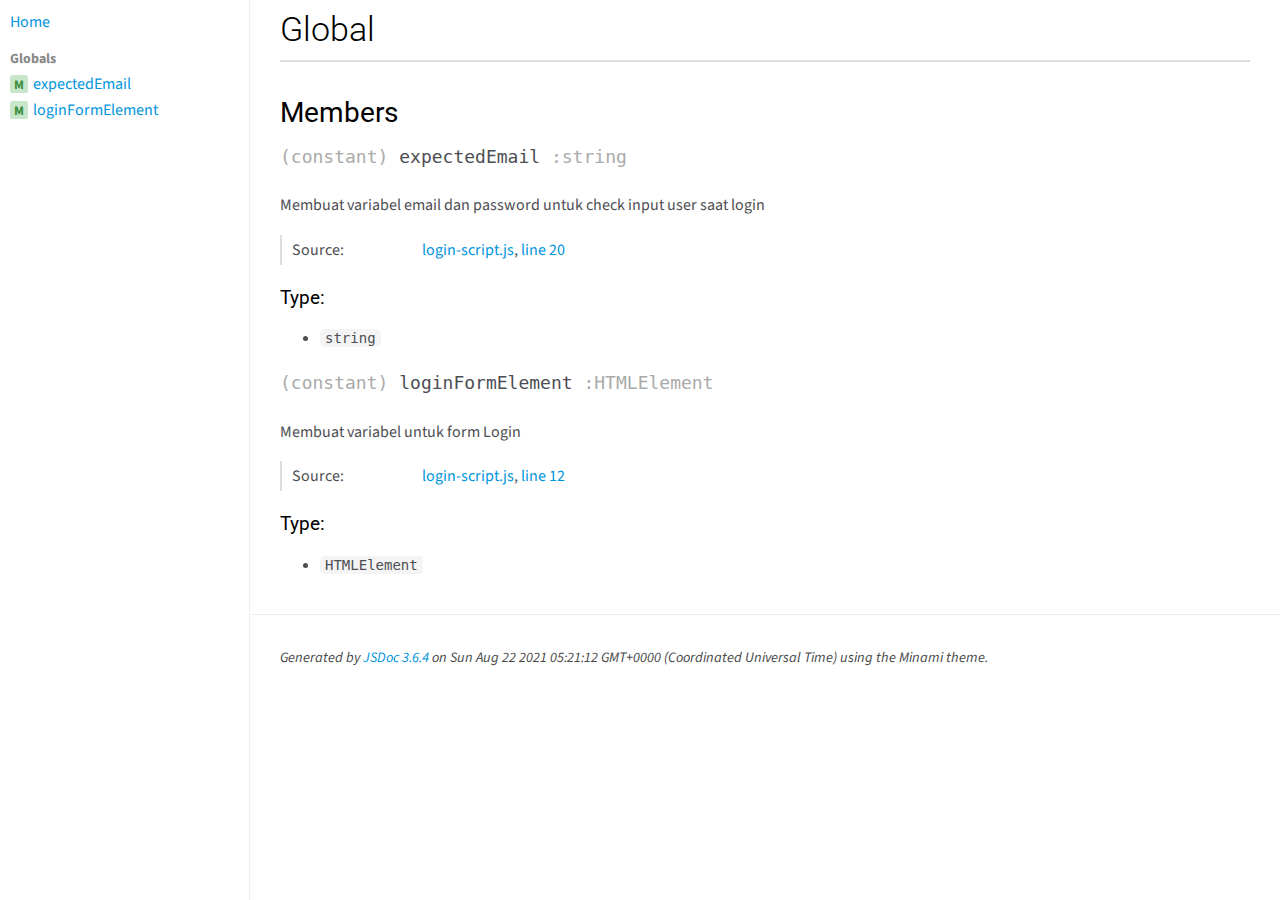
==== global.html @ 95ac401f "deploy: 7e1538294ff3439f2f2e7f6fd2639ac15e485159" ====
<!DOCTYPE html>
<html lang="en">
<head>
    <meta charset="utf-8">
    <meta name="viewport" content="width=device-width,initial-scale=1">
    <title>Global - Documentation</title>

    <script src="scripts/prettify/prettify.js"></script>
    <script src="scripts/prettify/lang-css.js"></script>
    <!--[if lt IE 9]>
      <script src="//html5shiv.googlecode.com/svn/trunk/html5.js"></script>
    <![endif]-->
    <link type="text/css" rel="stylesheet" href="https://code.ionicframework.com/ionicons/2.0.1/css/ionicons.min.css">
    <link type="text/css" rel="stylesheet" href="styles/prettify-tomorrow.css">
    <link type="text/css" rel="stylesheet" href="styles/jsdoc-default.css">
</head>
<body>

<input type="checkbox" id="nav-trigger" class="nav-trigger" />
<label for="nav-trigger" class="navicon-button x">
  <div class="navicon"></div>
</label>

<label for="nav-trigger" class="overlay"></label>

<nav>
    <li class="nav-link nav-home-link"><a href="index.html">Home</a></li><li class="nav-heading"><a href="global.html">Globals</a></li><li class="nav-item"><span class="nav-item-type type-member">M</span><span class="nav-item-name"><a href="global.html#expectedEmail">expectedEmail</a></span></li><li class="nav-item"><span class="nav-item-type type-member">M</span><span class="nav-item-name"><a href="global.html#loginFormElement">loginFormElement</a></span></li>
</nav>

<div id="main">
    
    <h1 class="page-title">Global</h1>
    

    




<section>

<header>
    
        <h2>
        
        </h2>
        
    
</header>

<article>
    <div class="container-overview">
    
        

        


<dl class="details">

    

    

    

    

    

    

    

    

    

    

    

    

    

    

    

    
</dl>


        
    
    </div>

    

    

    

     

    

    
        <h3 class="subsection-title">Members</h3>

        
            
<div class="section-members">
<h4 class="name" id="expectedEmail"><span class="type-signature">(constant) </span>expectedEmail<span class="type-signature"> :string</span></h4>




<div class="description">
    <p>Membuat variabel email dan password untuk check input user saat login</p>
</div>





<dl class="details">

    

    

    

    

    

    

    

    

    

    

    

    

    
    <dt class="tag-source">Source:</dt>
    <dd class="tag-source"><ul class="dummy"><li>
        <a href="login-script.js.html">login-script.js</a>, <a href="login-script.js.html#line20">line 20</a>
    </li></ul></dd>
    

    

    

    
</dl>



    <h5>Type:</h5>
    <ul>
        <li>
            
<span class="param-type"><code>string</code></span>


        </li>
    </ul>





</div>

        
            
<div class="section-members">
<h4 class="name" id="loginFormElement"><span class="type-signature">(constant) </span>loginFormElement<span class="type-signature"> :HTMLElement</span></h4>




<div class="description">
    <p>Membuat variabel untuk form Login</p>
</div>





<dl class="details">

    

    

    

    

    

    

    

    

    

    

    

    

    
    <dt class="tag-source">Source:</dt>
    <dd class="tag-source"><ul class="dummy"><li>
        <a href="login-script.js.html">login-script.js</a>, <a href="login-script.js.html#line12">line 12</a>
    </li></ul></dd>
    

    

    

    
</dl>



    <h5>Type:</h5>
    <ul>
        <li>
            
<span class="param-type"><code>HTMLElement</code></span>


        </li>
    </ul>





</div>

        
    

    

    

    
</article>

</section>




</div>

<br class="clear">

<footer>
    Generated by <a href="https://github.com/jsdoc3/jsdoc">JSDoc 3.6.4</a> on Sun Aug 22 2021 05:21:12 GMT+0000 (Coordinated Universal Time) using the Minami theme.
</footer>

<script>prettyPrint();</script>
<script src="scripts/linenumber.js"></script>
</body>
</html>
---- styles/prettify-tomorrow.css ----
/* Tomorrow Theme */
/* Original theme - https://github.com/chriskempson/tomorrow-theme */
/* Pretty printing styles. Used with prettify.js. */
/* SPAN elements with the classes below are added by prettyprint. */
/* plain text */
.pln {
  color: #4d4d4c; }

@media screen {
  /* string content */
  .str {
    color: hsl(104, 100%, 24%); }

  /* a keyword */
  .kwd {
    color: hsl(240, 100%, 50%); }

  /* a comment */
  .com {
    color: hsl(0, 0%, 60%); }

  /* a type name */
  .typ {
    color: hsl(240, 100%, 32%); }

  /* a literal value */
  .lit {
    color: hsl(240, 100%, 40%); }

  /* punctuation */
  .pun {
    color: #000000; }

  /* lisp open bracket */
  .opn {
    color: #000000; }

  /* lisp close bracket */
  .clo {
    color: #000000; }

  /* a markup tag name */
  .tag {
    color: #c82829; }

  /* a markup attribute name */
  .atn {
    color: #f5871f; }

  /* a markup attribute value */
  .atv {
    color: #3e999f; }

  /* a declaration */
  .dec {
    color: #f5871f; }

  /* a variable name */
  .var {
    color: #c82829; }

  /* a function name */
  .fun {
    color: #4271ae; } }
/* Use higher contrast and text-weight for printable form. */
@media print, projection {
  .str {
    color: #060; }

  .kwd {
    color: #006;
    font-weight: bold; }

  .com {
    color: #600;
    font-style: italic; }

  .typ {
    color: #404;
    font-weight: bold; }

  .lit {
    color: #044; }

  .pun, .opn, .clo {
    color: #440; }

  .tag {
    color: #006;
    font-weight: bold; }

  .atn {
    color: #404; }

  .atv {
    color: #060; } }
/* Style */
/*
pre.prettyprint {
  background: white;
  font-family: Consolas, Monaco, 'Andale Mono', monospace;
  font-size: 12px;
  line-height: 1.5;
  border: 1px solid #ccc;
  padding: 10px; }
*/

/* Specify class=linenums on a pre to get line numbering */
ol.linenums {
  margin-top: 0;
  margin-bottom: 0; }

/* IE indents via margin-left */
li.L0,
li.L1,
li.L2,
li.L3,
li.L4,
li.L5,
li.L6,
li.L7,
li.L8,
li.L9 {
  /* */ }

/* Alternate shading for lines */
li.L1,
li.L3,
li.L5,
li.L7,
li.L9 {
  /* */ }
---- styles/jsdoc-default.css ----
@import url(https://fonts.googleapis.com/css?family=Source+Sans+Pro:300,400,400i,500i,500,600,600i|Roboto);

* {
  box-sizing: border-box
}

html, body {
  height: 100%;
  width: 100%;
}

body {
  color: #4d4e53;
  background-color: white;
  margin: 0 auto;
  padding: 0;
  font-family: 'Source Sans Pro', Helvetica, sans-serif;
  font-size: 16px;
  line-height: 160%;
}

a,
a:active {
  color: #0095dd;
  text-decoration: none;
}

a:hover {
  text-decoration: underline
}

p, ul, ol, blockquote {
  margin-bottom: 1em;
}

h1, h2, h3, h4, h5, h6 {
  font-family: 'Roboto', sans-serif;
}

h1, h2, h3, h4, h5, h6 {
  color: #000;
  font-weight: 400;
  margin: 0;
}

h1 {
  font-weight: 300;
  font-size: 48px;
  margin: 1em 0 .5em;
}

h1.page-title {margin-bottom: 10px;font-size: 34px;font-weight: 300;border-bottom: solid 2px #ddd;padding: .5em 0 .5em;margin-top: 0;}

h2 {
  font-size: 32px;
  margin: 1.2em 0 .8em;
  font-weight: bold;
}

h3 {
  /* margin-top: 1em; */
  /* margin-bottom: 16px; */
  /* font-weight: bold; */
  padding: 0;
  margin: 1em 0 .6em;
  font-size: 28px;
  /* border-bottom: 1px solid #eee; */
  /* padding-bottom: 15px; */
}

h4 {
  font-size: 18px;
  margin: 1em 0 .2em;
  color: #4d4e53;
  /* border-bottom: 1px solid #eee; */
  padding-bottom: 8px;
}

h5, .container-overview .subsection-title {
  font-size: 120%;
  /* letter-spacing: -0.01em; */
  margin: 20px 0 5px;
}

h6 {
  font-size: 100%;
  letter-spacing: -0.01em;
  margin: 6px 0 3px 0;
  font-style: italic;
}

tt, code, kbd, samp {
  font-family: Consolas, Monaco, 'Andale Mono', monospace;
  background: #f4f4f4;
  padding: 1px 5px;
  border-radius: 5px;
  font-size: 14px;
}

blockquote {
  display: block;
  border-left: 4px solid #eee;
  margin: 0;
  padding-left: 1em;
  color: #888;
}

.class-description {
  font-size: 130%;
  line-height: 140%;
  margin-bottom: 1em;
  margin-top: 1em;
}

.class-description:empty {
  margin: 0
}

/** Container **/
#main {
  float: right;
  min-width: 360px;
  width: calc(100% - 250px);
  padding: 0 30px 20px 30px;
}

header {
  display: block
}

section {
  display: block;
  background-color: #fff;
  padding: 0;
}

.variation {
  display: none
}

.signature-attributes {
  font-size: 60%;
  color: #aaa;
  font-style: italic;
  font-weight: lighter;
}

/** Readme  **/

.readme {
  font-size: 16px;
}

.readme h1,
.readme h2,
.readme h3,
.readme h4,
.readme h5 {
  margin-top: 1em;
  margin-bottom: 16px;
  font-weight: bold;
  padding: 0;
}

.readme h1 {
  font-size: 2em;
  padding-bottom: 0.3em;
}

.readme h2 {
  font-size: 1.75em;
  padding-bottom: 0.3em;
}

.readme h3 {
  font-size: 1.5em;
  background-color: transparent;
}

.readme h4 {
  font-size: 1.25em;
}

.readme h5 {
  font-size: 1em;
}

.readme img {
  max-width: 100%;
}

.readme ul, .readme ol {
  padding-left: 2em;
}

.readme pre > code {
  font-size: 0.85em;
}

.readme table {
  margin-bottom: 1em;
  border-collapse: collapse;
  border-spacing: 0;
}

.readme table tr {
  background-color: #fff;
  border-top: 1px solid #ccc;
}

.readme table th,
.readme table td {
  padding: 6px 13px;
  border: 1px solid #ddd;
}

.readme table tr:nth-child(2n) {
  background-color: #f8f8f8;
}

/** Nav **/
nav {
  float: left;
  display: block;
  width: 250px;
  background: #fff;
  overflow: auto;
  position: fixed;
  height: 100%;
  padding: 10px;
  border-right: 1px solid #eee;
  /* box-shadow: 0 0 3px rgba(0,0,0,0.1); */
}

nav li {
  list-style: none;
  padding: 0;
  margin: 0;
}

.nav-heading {
  margin-top: 10px;
  font-weight: bold;
}

.nav-heading a {
  color: #888;
  font-size: 14px;
  display: inline-block;
}

.nav-item-type {
  /* margin-left: 5px; */
  width: 18px;
  height: 18px;
  display: inline-block;
  text-align: center;
  border-radius: 0.2em;
  margin-right: 5px;
  font-weight: bold;
  line-height: 20px;
  font-size: 13px;
}

.type-function {
  background: #B3E5FC;
  color: #0288D1;
}

.type-class {
  background: #D1C4E9;
  color: #4527A0;
}

.type-member {
  background: #C8E6C9;
  color: #388E3C;
}

.type-module {
  background: #E1BEE7;
  color: #7B1FA2;
}


/** Footer **/
footer {
  color: hsl(0, 0%, 28%);
  margin-left: 250px;
  display: block;
  padding: 30px;
  font-style: italic;
  font-size: 90%;
  border-top: 1px solid #eee;
}

.ancestors {
  color: #999
}

.ancestors a {
   color: #999 !important;
   text-decoration: none;
}

.clear {
  clear: both
}

.important {
  font-weight: bold;
  color: #950B02;
}

.yes-def {
  text-indent: -1000px
}

.type-signature {
  color: #aaa
}

.name, .signature {
  font-family: Consolas, Monaco, 'Andale Mono', monospace
}

.details {
  margin-top: 14px;
  border-left: 2px solid #DDD;
  line-height: 30px;
}

.details dt {
   width: 120px;
   float: left;
   padding-left: 10px;
}

.details dd {
   margin-left: 70px
}

.details ul {
   margin: 0
}

.details ul {
   list-style-type: none
}

.details li {
   margin-left: 30px
}

.details pre.prettyprint {
   margin: 0
}

.details .object-value {
   padding-top: 0
}

.description {
  margin-bottom: 1em;
  margin-top: 1em;
}

.code-caption {
  font-style: italic;
  font-size: 107%;
  margin: 0;
}

.prettyprint {
  font-size: 13px;
  border: 1px solid #ddd;
  border-radius: 3px;
  box-shadow: 0 1px 3px hsla(0, 0%, 0%, 0.05);
  overflow: auto;
}

.prettyprint.source {
  width: inherit
}

.prettyprint code {
  font-size: 12px;
  line-height: 18px;
  display: block;
  background-color: #fff;
  color: #4D4E53;
}

.prettyprint code:empty:before {
  content: '';
}

.prettyprint > code {
  padding: 15px
}

.prettyprint .linenums code {
  padding: 0 15px
}

.prettyprint .linenums li:first-of-type code {
  padding-top: 15px
}

.prettyprint code span.line {
  display: inline-block
}

.prettyprint.linenums {
  padding-left: 70px;
  -webkit-user-select: none;
  -moz-user-select: none;
  -ms-user-select: none;
  user-select: none;
}

.prettyprint.linenums ol {
   padding-left: 0
}

.prettyprint.linenums li {
   border-left: 3px #ddd solid
}

.prettyprint.linenums li.selected, .prettyprint.linenums li.selected * {
   background-color: lightyellow
}

.prettyprint.linenums li * {
   -webkit-user-select: text;
   -moz-user-select: text;
   -ms-user-select: text;
   user-select: text;
}

.params, .props {
  border-spacing: 0;
  border: 1px solid #ddd;
  border-collapse: collapse;
  border-radius: 3px;
  box-shadow: 0 1px 3px rgba(0,0,0,0.1);
  width: 100%;
  font-size: 14px;
  /* margin-left: 15px; */
}

.params .name, .props .name, .name code {
   color: #4D4E53;
   font-family: Consolas, Monaco, 'Andale Mono', monospace;
   font-size: 100%;
}

.params td, .params th, .props td, .props th {
   margin: 0px;
   text-align: left;
   vertical-align: top;
   padding: 10px;
   display: table-cell;
}

.params td {
   border-top: 1px solid #eee
}

.params thead tr, .props thead tr {
   background-color: #fff;
   font-weight: bold;
}

.params .params thead tr, .props .props thead tr {
   background-color: #fff;
   font-weight: bold;
}

.params td.description > p:first-child, .props td.description > p:first-child {
   margin-top: 0;
   padding-top: 0;
}

.params td.description > p:last-child, .props td.description > p:last-child {
   margin-bottom: 0;
   padding-bottom: 0;
}

dl.param-type {
  /* border-bottom: 1px solid hsl(0, 0%, 87%); */
  margin: 0;
  padding: 0;
  font-size: 16px;
}

.param-type dt, .param-type dd {
  display: inline-block
}

.param-type dd {
  font-family: Consolas, Monaco, 'Andale Mono', monospace;
  display: inline-block;
  padding: 0;
  margin: 0;
  font-size: 14px;
}

.disabled {
  color: #454545
}

/* navicon button */
.navicon-button {
  display: none;
  position: relative;
  padding: 2.0625rem 1.5rem;
  transition: 0.25s;
  cursor: pointer;
  user-select: none;
  opacity: .8;
}
.navicon-button .navicon:before, .navicon-button .navicon:after {
  transition: 0.25s;
}
.navicon-button:hover {
  transition: 0.5s;
  opacity: 1;
}
.navicon-button:hover .navicon:before, .navicon-button:hover .navicon:after {
  transition: 0.25s;
}
.navicon-button:hover .navicon:before {
  top: .825rem;
}
.navicon-button:hover .navicon:after {
  top: -.825rem;
}

/* navicon */
.navicon {
  position: relative;
  width: 2.5em;
  height: .3125rem;
  background: #000;
  transition: 0.3s;
  border-radius: 2.5rem;
}
.navicon:before, .navicon:after {
  display: block;
  content: "";
  height: .3125rem;
  width: 2.5rem;
  background: #000;
  position: absolute;
  z-index: -1;
  transition: 0.3s 0.25s;
  border-radius: 1rem;
}
.navicon:before {
  top: .625rem;
}
.navicon:after {
  top: -.625rem;
}

/* open */
.nav-trigger:checked + label:not(.steps) .navicon:before,
.nav-trigger:checked + label:not(.steps) .navicon:after {
  top: 0 !important;
}

.nav-trigger:checked + label .navicon:before,
.nav-trigger:checked + label .navicon:after {
  transition: 0.5s;
}

/* Minus */
.nav-trigger:checked + label {
  transform: scale(0.75);
}

/* ÃƒÆ’Ã¢â‚¬â€ and + */
.nav-trigger:checked + label.plus .navicon,
.nav-trigger:checked + label.x .navicon {
  background: transparent;
}

.nav-trigger:checked + label.plus .navicon:before,
.nav-trigger:checked + label.x .navicon:before {
  transform: rotate(-45deg);
  background: #FFF;
}

.nav-trigger:checked + label.plus .navicon:after,
.nav-trigger:checked + label.x .navicon:after {
  transform: rotate(45deg);
  background: #FFF;
}

.nav-trigger:checked + label.plus {
  transform: scale(0.75) rotate(45deg);
}

.nav-trigger:checked ~ nav {
  left: 0 !important;
}

.nav-trigger:checked ~ .overlay {
  display: block;
}

.nav-trigger {
  position: fixed;
  top: 0;
  clip: rect(0, 0, 0, 0);
}

.overlay {
  display: none;
  position: fixed;
  top: 0;
  bottom: 0;
  left: 0;
  right: 0;
  width: 100%;
  height: 100%;
  background: hsla(0, 0%, 0%, 0.5);
  z-index: 1;
}

.section-method {
  margin-bottom: 30px;
  padding-bottom: 30px;
  border-bottom: 1px solid #eee;
}

@media only screen and (min-width: 320px) and (max-width: 680px) {
  body {
    overflow-x: hidden;
  }

  nav {
    background: #FFF;
    width: 250px;
    height: 100%;
    position: fixed;
    top: 0;
    right: 0;
    bottom: 0;
    left: -250px;
    z-index: 3;
    padding: 0 10px;
    transition: left 0.2s;
  }

  .navicon-button {
    display: inline-block;
    position: fixed;
    top: 1.5em;
    right: 0;
    z-index: 2;
  }

  #main {
    width: 100%;
    min-width: 360px;
  }

  #main h1.page-title {
    margin: 1em 0;
  }

  #main section {
    padding: 0;
  }

  footer {
    margin-left: 0;
  }
}

@media only print {
  nav {
    display: none;
  }

  #main {
    float: none;
    width: 100%;
  }
}
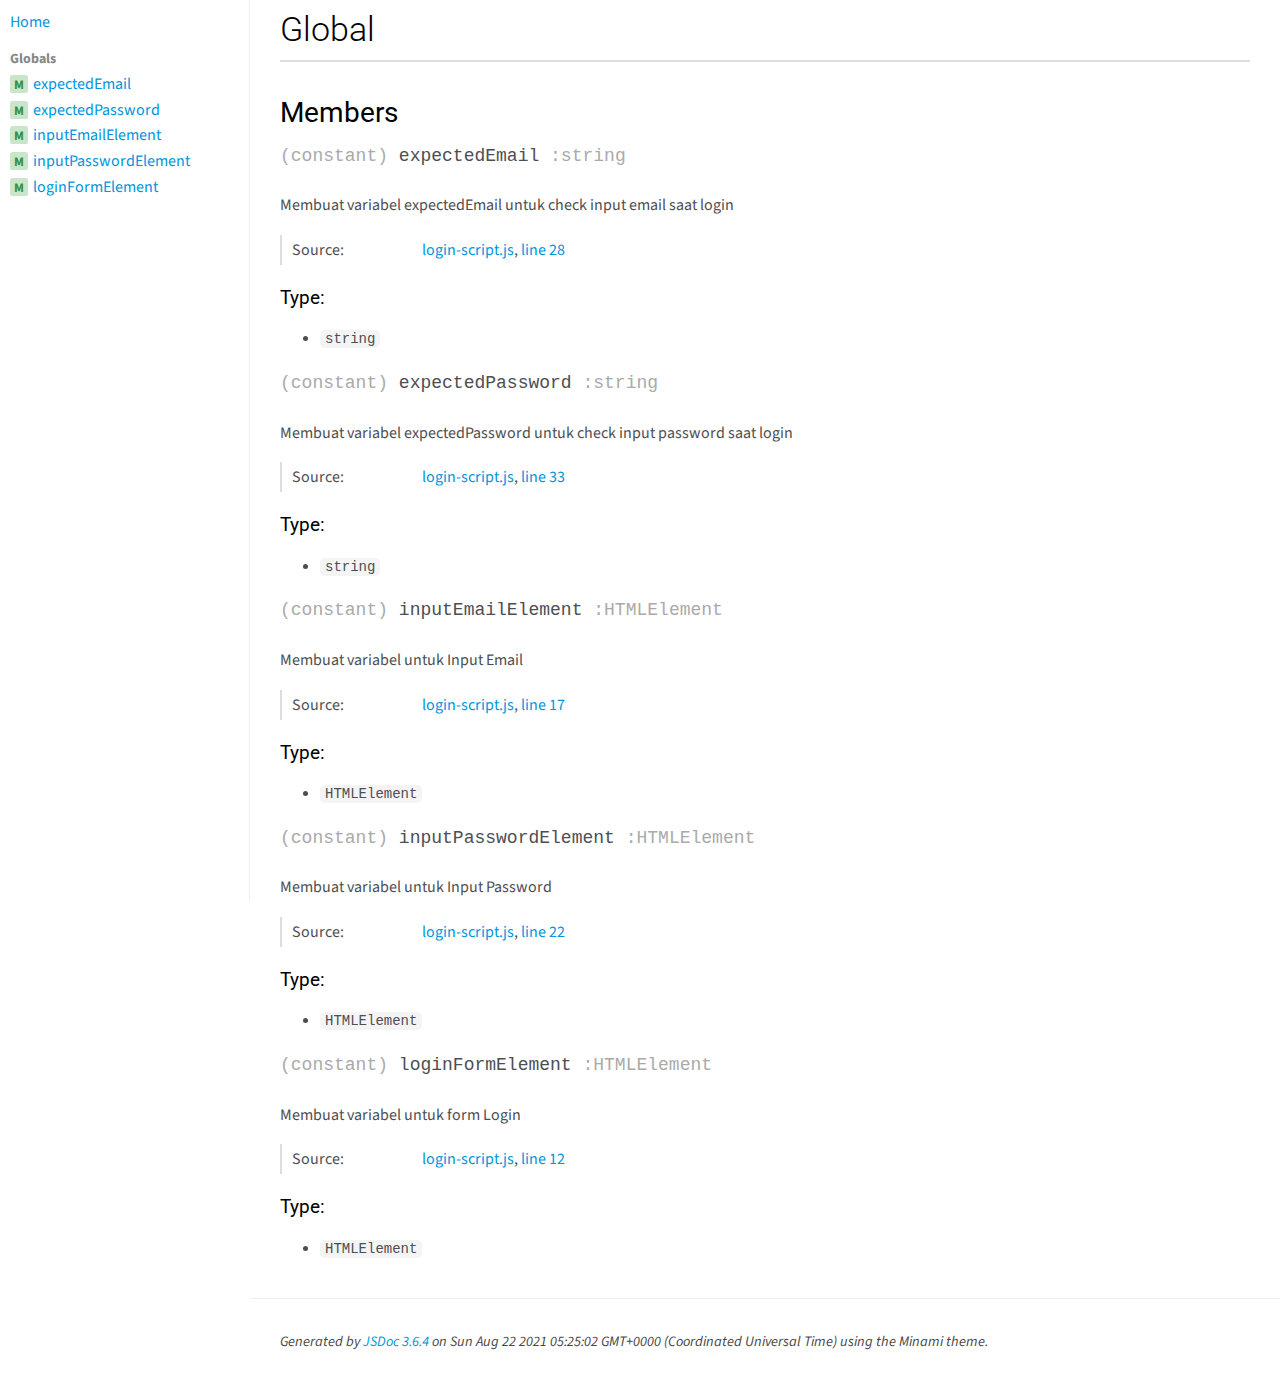
==== commit 23a2d7dd: "deploy: 8d1be22bfe0bfb518aa8e3da8e863c959bf64716" ====
--- a/global.html
+++ b/global.html
@@ -24,7 +24,7 @@
 <label for="nav-trigger" class="overlay"></label>
 
 <nav>
-    <li class="nav-link nav-home-link"><a href="index.html">Home</a></li><li class="nav-heading"><a href="global.html">Globals</a></li><li class="nav-item"><span class="nav-item-type type-member">M</span><span class="nav-item-name"><a href="global.html#expectedEmail">expectedEmail</a></span></li><li class="nav-item"><span class="nav-item-type type-member">M</span><span class="nav-item-name"><a href="global.html#loginFormElement">loginFormElement</a></span></li>
+    <li class="nav-link nav-home-link"><a href="index.html">Home</a></li><li class="nav-heading"><a href="global.html">Globals</a></li><li class="nav-item"><span class="nav-item-type type-member">M</span><span class="nav-item-name"><a href="global.html#expectedEmail">expectedEmail</a></span></li><li class="nav-item"><span class="nav-item-type type-member">M</span><span class="nav-item-name"><a href="global.html#expectedPassword">expectedPassword</a></span></li><li class="nav-item"><span class="nav-item-type type-member">M</span><span class="nav-item-name"><a href="global.html#inputEmailElement">inputEmailElement</a></span></li><li class="nav-item"><span class="nav-item-type type-member">M</span><span class="nav-item-name"><a href="global.html#inputPasswordElement">inputPasswordElement</a></span></li><li class="nav-item"><span class="nav-item-type type-member">M</span><span class="nav-item-name"><a href="global.html#loginFormElement">loginFormElement</a></span></li>
 </nav>
 
 <div id="main">
@@ -118,7 +118,7 @@
 
 
 <div class="description">
-    <p>Membuat variabel email dan password untuk check input user saat login</p>
+    <p>Membuat variabel expectedEmail untuk check input email saat login</p>
 </div>
 
 
@@ -154,7 +154,7 @@
     
     <dt class="tag-source">Source:</dt>
     <dd class="tag-source"><ul class="dummy"><li>
-        <a href="login-script.js.html">login-script.js</a>, <a href="login-script.js.html#line20">line 20</a>
+        <a href="login-script.js.html">login-script.js</a>, <a href="login-script.js.html#line28">line 28</a>
     </li></ul></dd>
     
 
@@ -172,6 +172,228 @@
         <li>
             
 <span class="param-type"><code>string</code></span>
+
+
+        </li>
+    </ul>
+
+
+
+
+
+</div>
+
+        
+            
+<div class="section-members">
+<h4 class="name" id="expectedPassword"><span class="type-signature">(constant) </span>expectedPassword<span class="type-signature"> :string</span></h4>
+
+
+
+
+<div class="description">
+    <p>Membuat variabel expectedPassword untuk check input password saat login</p>
+</div>
+
+
+
+
+
+<dl class="details">
+
+    
+
+    
+
+    
+
+    
+
+    
+
+    
+
+    
+
+    
+
+    
+
+    
+
+    
+
+    
+
+    
+    <dt class="tag-source">Source:</dt>
+    <dd class="tag-source"><ul class="dummy"><li>
+        <a href="login-script.js.html">login-script.js</a>, <a href="login-script.js.html#line33">line 33</a>
+    </li></ul></dd>
+    
+
+    
+
+    
+
+    
+</dl>
+
+
+
+    <h5>Type:</h5>
+    <ul>
+        <li>
+            
+<span class="param-type"><code>string</code></span>
+
+
+        </li>
+    </ul>
+
+
+
+
+
+</div>
+
+        
+            
+<div class="section-members">
+<h4 class="name" id="inputEmailElement"><span class="type-signature">(constant) </span>inputEmailElement<span class="type-signature"> :HTMLElement</span></h4>
+
+
+
+
+<div class="description">
+    <p>Membuat variabel untuk Input Email</p>
+</div>
+
+
+
+
+
+<dl class="details">
+
+    
+
+    
+
+    
+
+    
+
+    
+
+    
+
+    
+
+    
+
+    
+
+    
+
+    
+
+    
+
+    
+    <dt class="tag-source">Source:</dt>
+    <dd class="tag-source"><ul class="dummy"><li>
+        <a href="login-script.js.html">login-script.js</a>, <a href="login-script.js.html#line17">line 17</a>
+    </li></ul></dd>
+    
+
+    
+
+    
+
+    
+</dl>
+
+
+
+    <h5>Type:</h5>
+    <ul>
+        <li>
+            
+<span class="param-type"><code>HTMLElement</code></span>
+
+
+        </li>
+    </ul>
+
+
+
+
+
+</div>
+
+        
+            
+<div class="section-members">
+<h4 class="name" id="inputPasswordElement"><span class="type-signature">(constant) </span>inputPasswordElement<span class="type-signature"> :HTMLElement</span></h4>
+
+
+
+
+<div class="description">
+    <p>Membuat variabel untuk Input Password</p>
+</div>
+
+
+
+
+
+<dl class="details">
+
+    
+
+    
+
+    
+
+    
+
+    
+
+    
+
+    
+
+    
+
+    
+
+    
+
+    
+
+    
+
+    
+    <dt class="tag-source">Source:</dt>
+    <dd class="tag-source"><ul class="dummy"><li>
+        <a href="login-script.js.html">login-script.js</a>, <a href="login-script.js.html#line22">line 22</a>
+    </li></ul></dd>
+    
+
+    
+
+    
+
+    
+</dl>
+
+
+
+    <h5>Type:</h5>
+    <ul>
+        <li>
+            
+<span class="param-type"><code>HTMLElement</code></span>
 
 
         </li>
@@ -277,7 +499,7 @@
 <br class="clear">
 
 <footer>
-    Generated by <a href="https://github.com/jsdoc3/jsdoc">JSDoc 3.6.4</a> on Sun Aug 22 2021 05:21:12 GMT+0000 (Coordinated Universal Time) using the Minami theme.
+    Generated by <a href="https://github.com/jsdoc3/jsdoc">JSDoc 3.6.4</a> on Sun Aug 22 2021 05:25:02 GMT+0000 (Coordinated Universal Time) using the Minami theme.
 </footer>
 
 <script>prettyPrint();</script>
